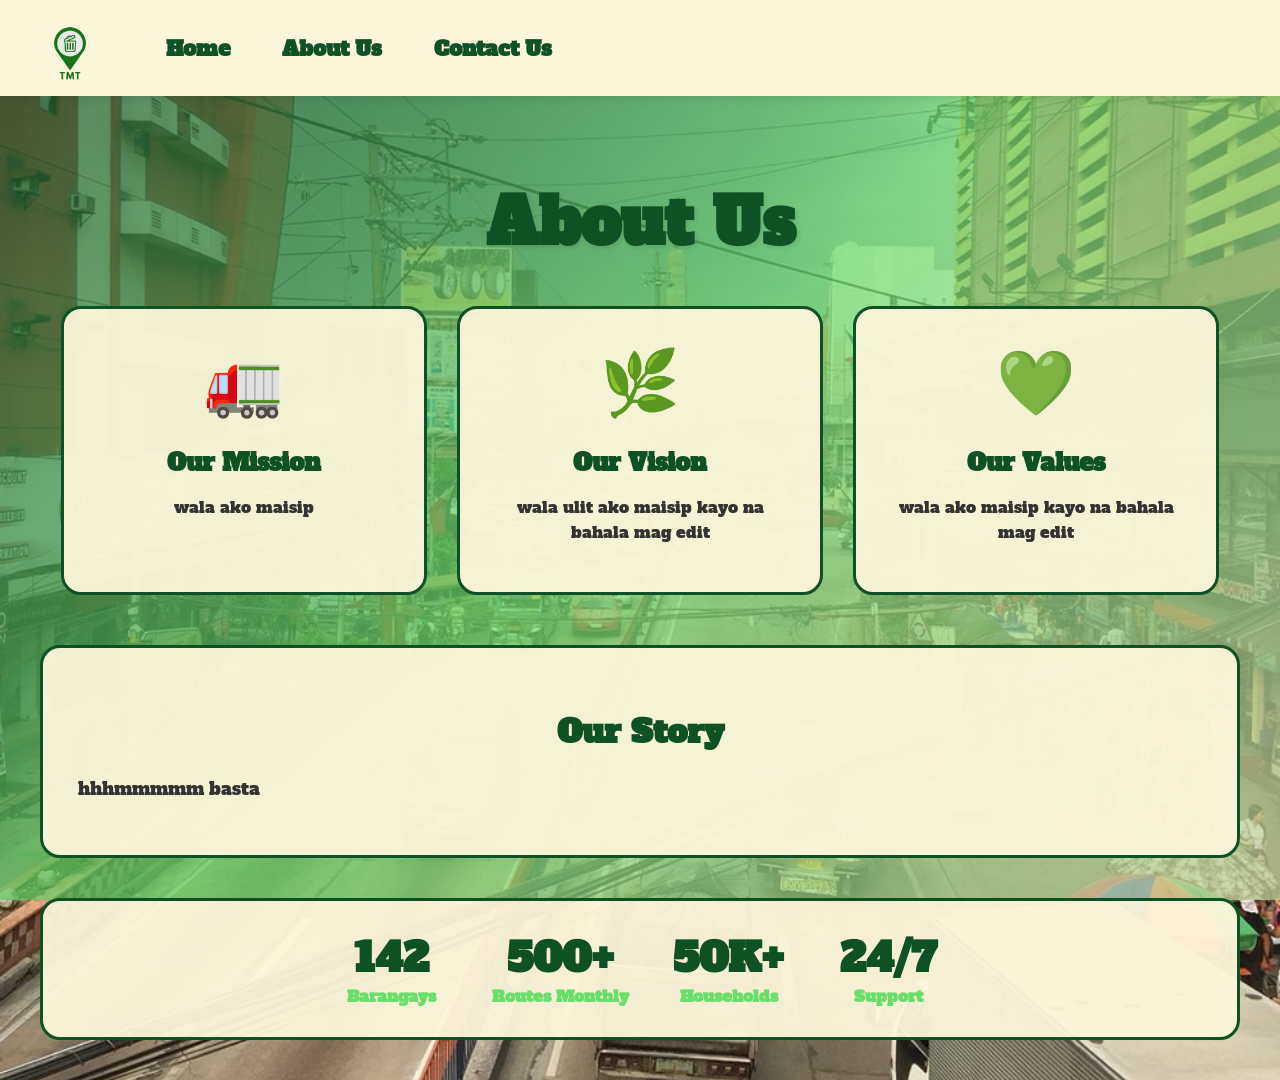
==== frontend/About.html @ 9df772aa "Track My Trash App" ====
<!DOCTYPE html>
<html lang="en">
<head>
    <meta charset="UTF-8">
    <meta name="viewport" content="width=device-width, initial-scale=1.0">
    <link rel="stylesheet" href="../css/About.css">
    <link href="https://fonts.googleapis.com/css2?family=Alfa+Slab+One&display=swap" rel="stylesheet">
    <title>Track My Trash - About Us</title>
</head>
<body>

    <div id="navbar">
        <img src="../img/logo.png" alt="Logo" id="logo">
        <div class="hamburger">☰</div>
        <div class="nav-links">
            <a href="HomePage.html">Home</a>
            <a href="AboutUs.html">About Us</a>
            <a href="ContactUs.html">Contact Us</a>
        </div>
    </div>

    <div id="about-container">
        <h1 id="about-title">About Us</h1>
        
        <div class="about-content">
            <div class="about-card">
                <div class="about-icon">🚛</div>
                <h2>Our Mission</h2>
                <p>wala ako maisip</p>
            </div>

            <div class="about-card">
                <div class="about-icon">🌿</div>
                <h2>Our Vision</h2>
                <p>wala ulit ako maisip kayo na bahala mag edit</p>
            </div>

            <div class="about-card">
                <div class="about-icon">💚</div>
                <h2>Our Values</h2>
                <p>wala ako maisip kayo na bahala mag edit</p>
            </div>
        </div>

        <div class="about-story">
            <h2>Our Story</h2>
          <p>hhhmmmmm basta</p>
        </div>

        <div class="about-stats">
            <div class="stat-item">
                <span class="stat-number">142</span>
                <span class="stat-label">Barangays</span>
            </div>
            <div class="stat-item">
                <span class="stat-number">500+</span>
                <span class="stat-label">Routes Monthly</span>
            </div>
            <div class="stat-item">
                <span class="stat-number">50K+</span>
                <span class="stat-label">Households</span>
            </div>
            <div class="stat-item">
                <span class="stat-number">24/7</span>
                <span class="stat-label">Support</span>
            </div>
        </div>
    </div>

    <script src="../js/script.js"></script>
</body>
</html>
---- css/About.css ----
* {
    scrollbar-width: none;
    -ms-overflow-style: none;
}

body {
    background-image: url('../img/bg_img.png');
    background-size: cover;
    background-position: center;
    background-repeat: no-repeat;
    background-attachment: fixed;
    position: relative;
    margin: 0;
    padding: 0;
    width: 100%;
    min-height: 100vh;
    overflow-x: hidden;
    overflow-y: auto;
    font-family: 'Alfa Slab One', serif;
    scrollbar-width: none;
    -ms-overflow-style: none;
}

body::-webkit-scrollbar {
    display: none;
}

body::before {
    content: '';
    position: fixed;
    top: 0;
    left: 0;
    width: 100%;
    height: 100%;
    background: linear-gradient(135deg,
        rgba(14, 81, 37, 0.7),
        rgba(106, 222, 107, 0.7),
        rgba(194, 209, 157, 0.7)
    );
    pointer-events: none;
    z-index: 0;
}

#navbar, #homeh1, #app, p {
    position: relative;
    z-index: 1;
}

#navbar {
    width: 100%;
    background: #fcf6db;
    padding: 8px 20px;
    display: flex;
    align-items: center;
    justify-content: space-between;
    box-shadow: 0 2px 10px rgba(0,0,0,0.1);
    box-sizing: border-box;
    position: relative;
    z-index: 10;
}

#logo {
    width: 100px;
    height: auto;
    max-height: 80px;
    object-fit: contain;
}

.hamburger {
    display: none;
    font-size: 28px;
    cursor: pointer;
    color: #0e5125;
    background: none;
    border: none;
    padding: 5px 10px;
    z-index: 100;
}

.nav-links {
    display: flex;
    gap: 20px;
    align-items: center;
}

#navbar a {
    color: #0e5125;
    text-decoration: none;
    font-weight: 600;
    font-size: 1.3em;
    padding: 8px 16px;
    border-radius: 5px;
    transition: all 0.3s;
}

#navbar a:hover {
    background: #0e5125;
    color: #6ade6b;
}

#homeh1 {
    font-size: 7em;
    text-align: center;
    margin-top: 50px;
    margin-bottom: 50px;
    padding: 30px;
    background: linear-gradient(135deg, #0e5125, #6ade6b, #c2d19d);
    -webkit-background-clip: text;
    background-clip: text;
    color: transparent;
    -webkit-text-stroke: 0.5px #231d1d;
    text-shadow: 5px 5px 5px rgba(0, 0, 0, 0.5);
    max-width: 100%;
    word-wrap: break-word;
    font-family: 'Alfa Slab One', serif;
}

#app {
    display: flex;
    justify-content: center;
    align-items: center;
    padding: 20px;
}

#loginButton {
    background: none;
    border: none;
    padding: 0;
    cursor: pointer;
    transition: transform 0.3s ease;
}

#loginButton:hover {
    transform: translateY(-5px);
}

#loginButton:active {
    transform: translateY(0px);
}

#loginButton img {
    display: block;
    width: 100px;
    height: auto;
    border-radius: 10px;
    filter: drop-shadow(5px 5px 5px rgba(0, 0, 0, 0.5));
}

.click {
    text-align: center;
    font-size: 1.2em;
    margin-top: 20px;
    text-decoration: none;
    text-shadow: 2px 2px 4px rgba(0,0,0,0.3);
}

a {
    color: #0e5125;
    text-decoration: none;
    transition: transform 0.3s ease;
}

a:hover {
    color: #6ade6b;
    text-decoration: none;
    transform: translateY(-5px);
}

/* MOBILE STYLES */
@media (max-width: 768px) {
    .hamburger {
        display: block;
    }
    
    .nav-links {
        position: fixed;
        top: 0;
        right: -100%;
        width: 280px;
        height: 100vh;
        background: #fcf6db;
        flex-direction: column;
        gap: 20px;
        padding: 80px 20px 20px 20px;
        transition: right 0.3s ease;
        z-index: 999;
        box-shadow: -5px 0 15px rgba(0,0,0,0.2);
        display: flex;
    }
    
    .nav-links.show {
        right: 0;
    }
    
    .nav-links a {
        width: 100%;
        text-align: center;
        padding: 12px 16px;
    }
    
    #navbar {
        height: auto;
        padding: 12px 15px;
    }
    
    #logo {
        width: 80px;
    }
    
    #homeh1 {
        font-size: 3.5em;
        margin-top: 30px;
        margin-bottom: 30px;
        padding: 15px;
    }
}

/* SMALL MOBILE */
@media (max-width: 480px) {
    #homeh1 {
        font-size: 2.5em;
    }
    
    #logo {
        height: 35px;
        width: auto;
    }
    
    .hamburger {
        font-size: 26px;
    }
    
    #loginButton img {
        width: 80px;
    }
    
    .click {
        font-size: 0.9em;
        padding: 0 15px;
    }
    
    .nav-links {
        width: 250px;
    }
}

/* VERY SMALL */
@media (max-width: 375px) {
    #homeh1 {
        font-size: 2em;
    }
    
    #logo {
        height: 30px;
        width: auto;
    }
    
    .hamburger {
        font-size: 24px;
    }
    
    #loginButton img {
        width: 70px;
    }
}

/* DESKTOP STYLES */
@media (min-width: 769px) {
    #navbar {
        justify-content: flex-start !important;
        gap: 30px !important;
    }
    
    .hamburger {
        display: none !important;
    }
    
    .nav-links {
        position: static !important;
        background: transparent !important;
        flex-direction: row !important;
        display: flex !important;
    }
}

/* ABOUT US PAGE STYLES */
#about-container {
    max-width: 1200px;
    margin: 0 auto;
    padding: 40px 20px;
    position: relative;
    z-index: 1;
}

#about-title {
    text-align: center;
    font-size: 4em;
    color: #0e5125;
    margin-bottom: 40px;
    text-shadow: 2px 2px 4px rgba(0,0,0,0.1);
    font-family: 'Alfa Slab One', serif;
}

.about-content {
    display: flex;
    justify-content: center;
    gap: 30px;
    flex-wrap: wrap;
    margin-bottom: 50px;
}

.about-card {
    background: rgba(252, 246, 219, 0.95);
    border-radius: 20px;
    padding: 30px;
    width: 300px;
    text-align: center;
    border: 3px solid #0e5125;
    transition: transform 0.3s ease;
}

.about-card:hover {
    transform: translateY(-10px);
}

.about-icon {
    font-size: 4em;
    margin-bottom: 15px;
}

.about-card h2 {
    color: #0e5125;
    margin-bottom: 15px;
    font-size: 1.5em;
}

.about-card p {
    color: #333;
    line-height: 1.6;
}

.about-story {
    background: rgba(252, 246, 219, 0.95);
    border-radius: 20px;
    padding: 35px;
    margin-bottom: 40px;
    border: 3px solid #0e5125;
}

.about-story h2 {
    color: #0e5125;
    text-align: center;
    margin-bottom: 20px;
    font-size: 2em;
}

.about-story p {
    color: #333;
    line-height: 1.8;
    margin-bottom: 15px;
    font-size: 1.1em;
}

.about-stats {
    display: flex;
    justify-content: center;
    gap: 40px;
    flex-wrap: wrap;
    background: rgba(252, 246, 219, 0.95);
    border-radius: 20px;
    padding: 30px;
    border: 3px solid #0e5125;
}

.stat-item {
    text-align: center;
    min-width: 120px;
}

.stat-number {
    display: block;
    font-size: 2.5em;
    font-weight: bold;
    color: #0e5125;
    font-family: 'Alfa Slab One', serif;
}

.stat-label {
    display: block;
    font-size: 1em;
    color: #6ade6b;
    font-weight: 600;
}

/* Mobile Responsive for About Page */
@media (max-width: 768px) {
    #about-title {
        font-size: 2.5em;
    }
    
    .about-card {
        width: 100%;
        max-width: 350px;
    }
    
    .about-card h2 {
        font-size: 1.3em;
    }
    
    .about-story {
        padding: 20px;
    }
    
    .about-story p {
        font-size: 1em;
    }
    
    .stat-number {
        font-size: 1.8em;
    }
}

@media (max-width: 480px) {
    #about-title {
        font-size: 2em;
    }
    
    .about-card {
        padding: 20px;
    }
    
    .about-icon {
        font-size: 3em;
    }
    
    .about-stats {
        gap: 20px;
    }
    
    .stat-item {
        min-width: 80px;
    }
    
    .stat-number {
        font-size: 1.5em;
    }
}
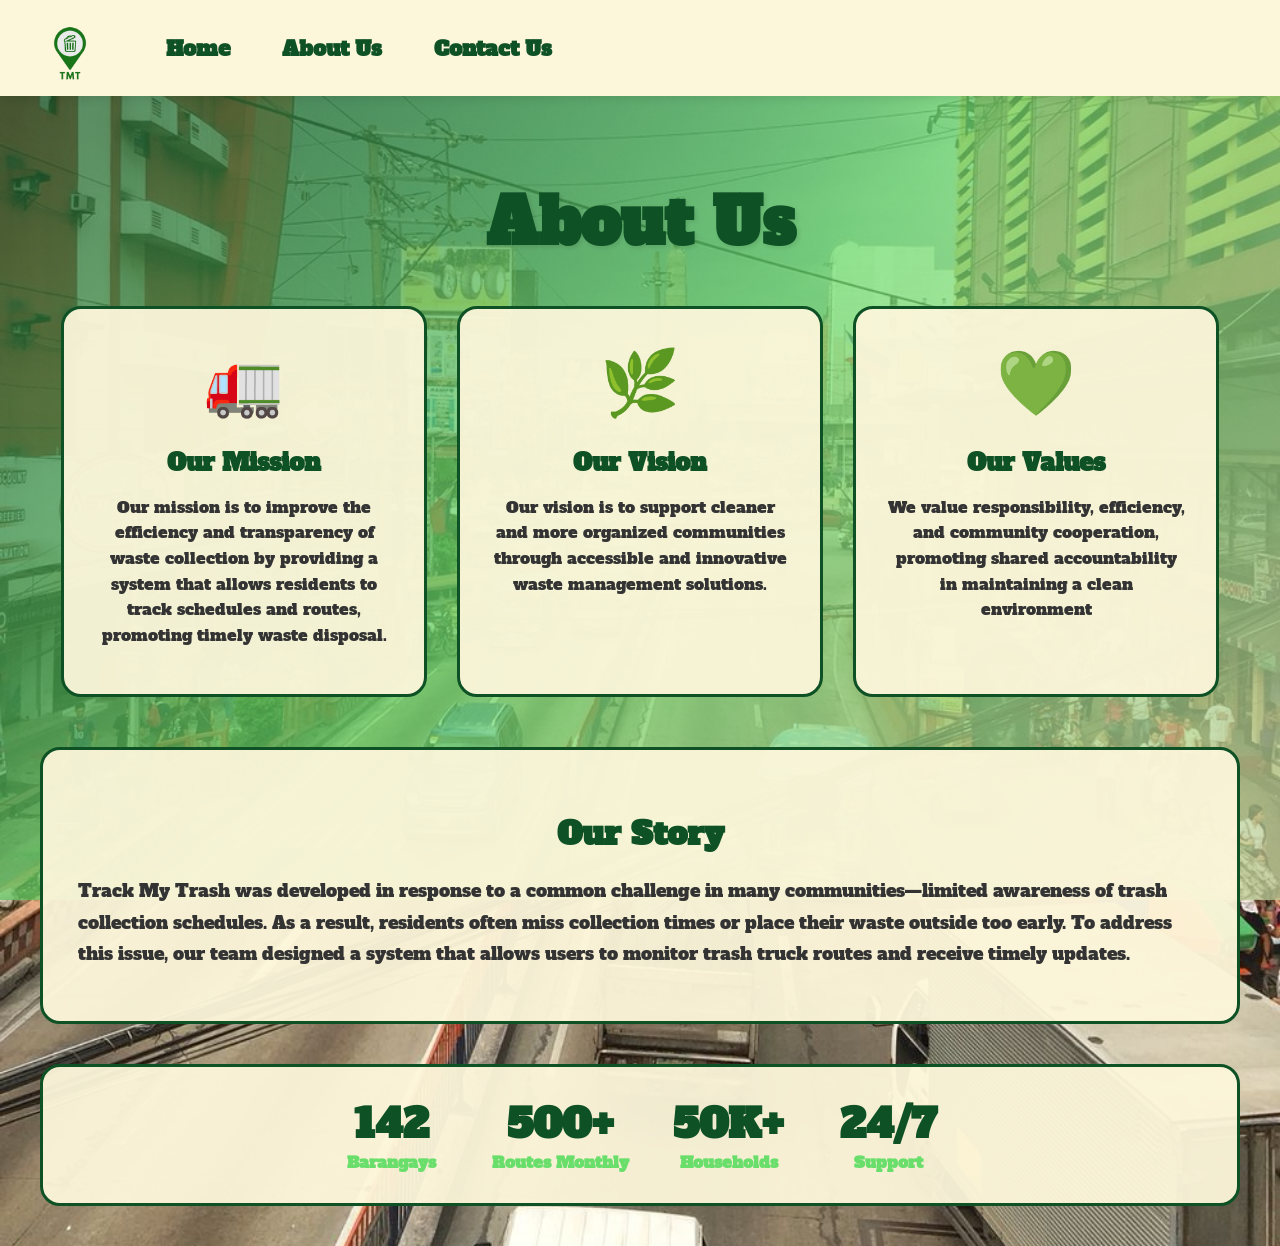
==== commit 703406b9: "about" ====
--- a/frontend/About.html
+++ b/frontend/About.html
@@ -26,25 +26,25 @@
             <div class="about-card">
                 <div class="about-icon">🚛</div>
                 <h2>Our Mission</h2>
-                <p>wala ako maisip</p>
+                <p>Our mission is to improve the efficiency and transparency of waste collection by providing a system that allows residents to track schedules and routes, promoting timely waste disposal.</p>
             </div>
 
             <div class="about-card">
                 <div class="about-icon">🌿</div>
                 <h2>Our Vision</h2>
-                <p>wala ulit ako maisip kayo na bahala mag edit</p>
+                <p>Our vision is to support cleaner and more organized communities through accessible and innovative waste management solutions. </p>
             </div>
 
             <div class="about-card">
                 <div class="about-icon">💚</div>
                 <h2>Our Values</h2>
-                <p>wala ako maisip kayo na bahala mag edit</p>
+                <p>We value responsibility, efficiency, and community cooperation, promoting shared accountability in maintaining a clean environment</p>
             </div>
         </div>
 
         <div class="about-story">
             <h2>Our Story</h2>
-          <p>hhhmmmmm basta</p>
+          <p>Track My Trash was developed in response to a common challenge in many communities—limited awareness of trash collection schedules. As a result, residents often miss collection times or place their waste outside too early. To address this issue, our team designed a system that allows users to monitor trash truck routes and receive timely updates. </p>
         </div>
 
         <div class="about-stats">
